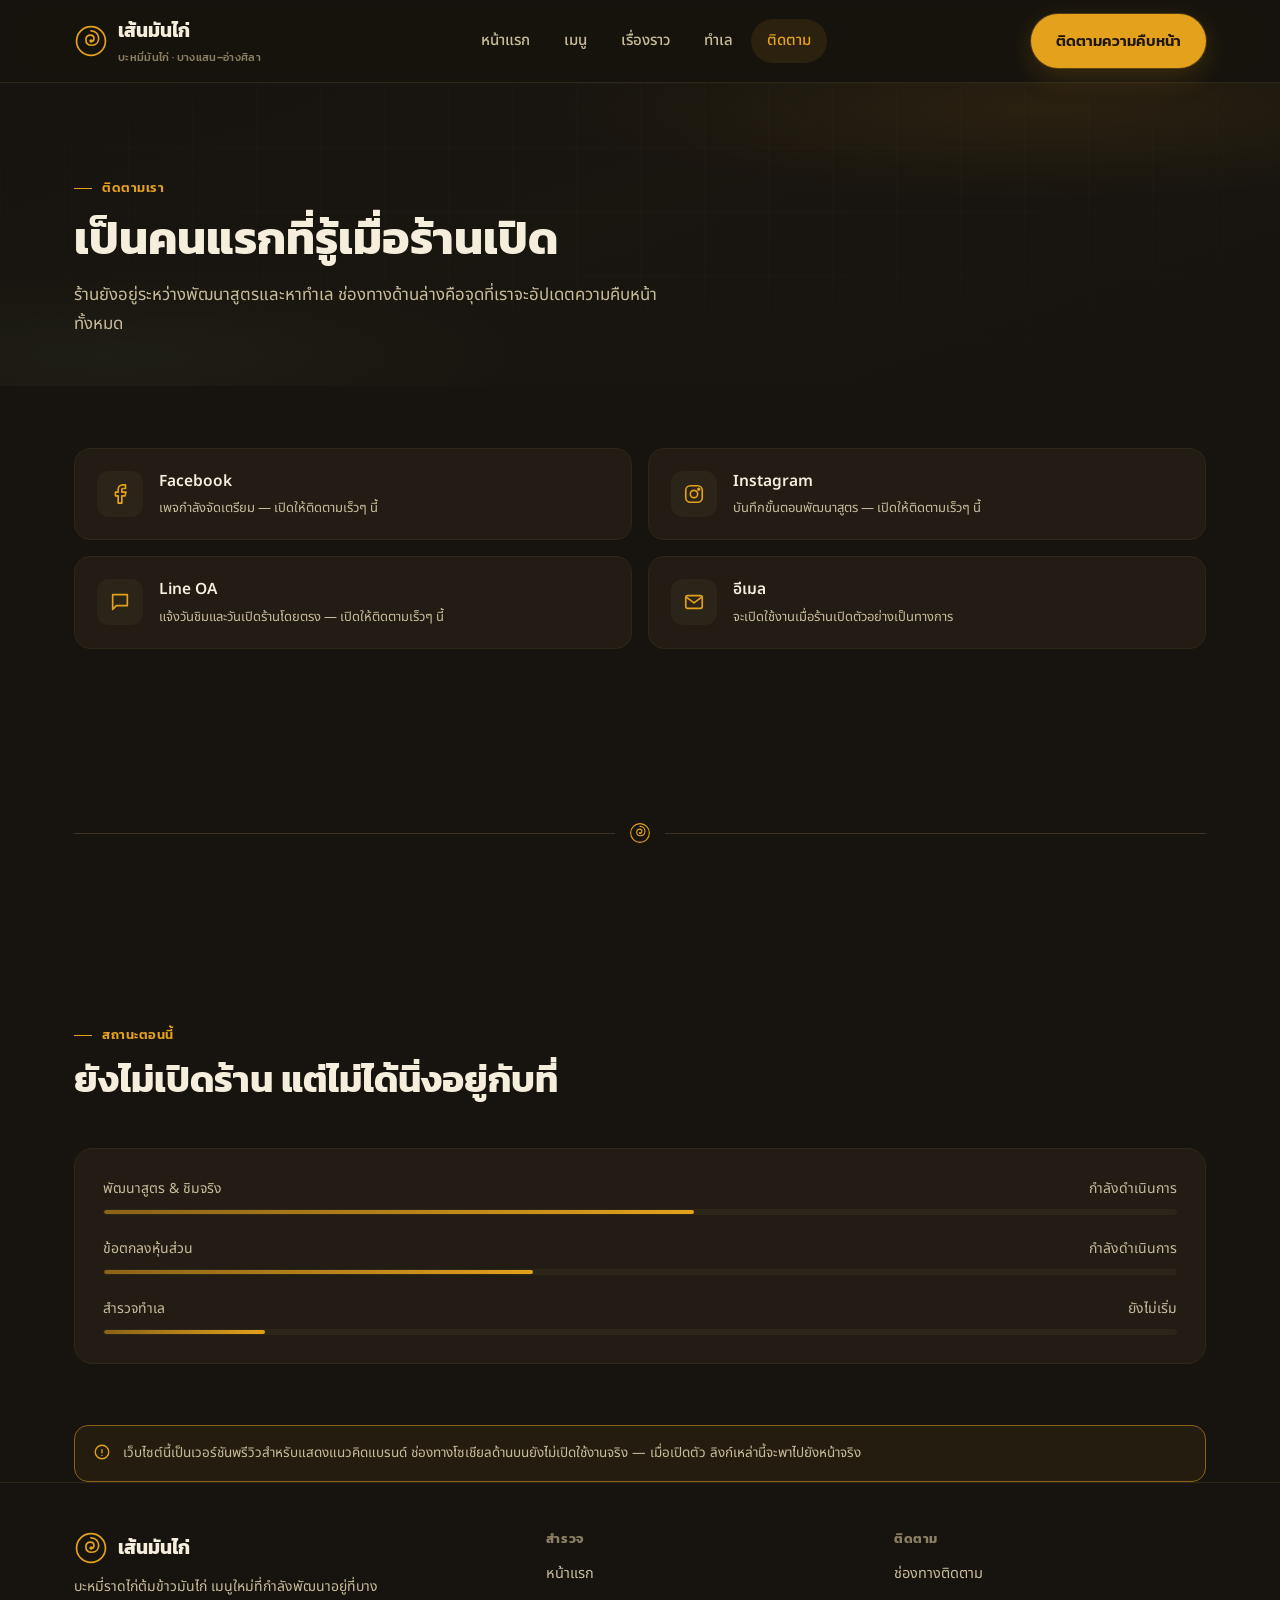
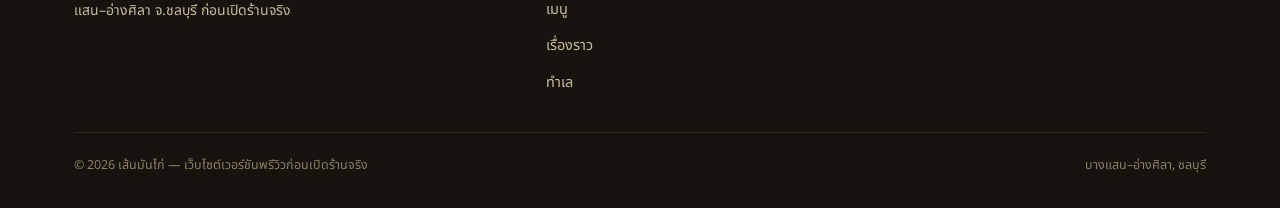
==== contact.html @ 4ed5f04a "เว็บไซต์แบรนด์เส้นมันไก่ — พรีวิวก่อนเปิดร้านจริง" ====
<!DOCTYPE html>
<html lang="th">
<head>
<meta charset="UTF-8">
<meta name="viewport" content="width=device-width, initial-scale=1.0">
<title>ติดตาม | เส้นมันไก่</title>
<meta name="description" content="ติดตามความคืบหน้าของร้านเส้นมันไก่ ก่อนเปิดตัวบะหมี่มันไก่ที่บางแสน–อ่างศิลา จ.ชลบุรี">
<meta property="og:type" content="website">
<meta property="og:title" content="ติดตาม | เส้นมันไก่">
<meta property="og:description" content="เป็นคนแรกที่รู้เมื่อร้านเปิด">
<meta property="og:locale" content="th_TH">
<link rel="icon" type="image/svg+xml" href="assets/favicon.svg">
<link rel="preconnect" href="https://fonts.googleapis.com">
<link rel="preconnect" href="https://fonts.gstatic.com" crossorigin>
<link rel="stylesheet" href="assets/styles.css">
</head>
<body>
<a href="#main" class="skip-link">ข้ามไปเนื้อหาหลัก</a>

<header class="site-header">
  <div class="container nav">
    <a href="index.html" class="brand">
      <svg class="logo-mark" viewBox="0 0 40 40" aria-hidden="true"><circle cx="20" cy="20" r="17" fill="none" stroke="currentColor" stroke-width="2"/><path d="M20 8c6 0 9 4.5 9 9s-3 8-8 8-7-3-7-6.5 2.5-5.5 5.5-5.5 4 2 4 4.2-1.7 3.3-3 3.3" fill="none" stroke="currentColor" stroke-width="2" stroke-linecap="round"/><circle cx="20" cy="20" r="2" fill="currentColor"/></svg>
      <span>เส้นมันไก่<span class="brand-sub">บะหมี่มันไก่ · บางแสน–อ่างศิลา</span></span>
    </a>
    <button class="nav-toggle" aria-label="เปิดเมนู" aria-expanded="false">
      <svg viewBox="0 0 24 24" fill="none" stroke="currentColor" stroke-width="1.8" stroke-linecap="round"><path d="M4 7h16M4 12h16M4 17h16"/></svg>
    </button>
    <ul class="nav-links">
      <li><a href="index.html">หน้าแรก</a></li>
      <li><a href="menu.html">เมนู</a></li>
      <li><a href="story.html">เรื่องราว</a></li>
      <li><a href="location.html">ทำเล</a></li>
      <li><a href="contact.html" aria-current="page">ติดตาม</a></li>
    </ul>
    <div class="nav-cta">
      <a href="contact.html" class="btn btn-primary">ติดตามความคืบหน้า</a>
    </div>
  </div>
</header>

<main id="main">

  <section class="page-header">
    <div class="hero-bg" aria-hidden="true" style="opacity:.6;"></div>
    <div class="container hero-inner">
      <span class="eyebrow reveal">ติดตามเรา</span>
      <h1 class="reveal" style="margin-top:10px;">เป็นคนแรกที่รู้เมื่อร้านเปิด</h1>
      <p class="lead reveal">ร้านยังอยู่ระหว่างพัฒนาสูตรและหาทำเล ช่องทางด้านล่างคือจุดที่เราจะอัปเดตความคืบหน้าทั้งหมด</p>
    </div>
  </section>

  <section class="section-tight">
    <div class="container">
      <div class="grid-2 reveal" style="gap:16px;">
        <div class="channel-card">
          <div class="channel-icon">
            <svg viewBox="0 0 24 24" fill="none" stroke="currentColor" stroke-width="1.8" stroke-linecap="round" stroke-linejoin="round"><path d="M18 2h-3a5 5 0 0 0-5 5v3H7v4h3v8h4v-8h3.5l1-4H14V7a1 1 0 0 1 1-1h3Z"/></svg>
          </div>
          <div>
            <div class="channel-name">Facebook</div>
            <div class="channel-sub">เพจกำลังจัดเตรียม — เปิดให้ติดตามเร็วๆ นี้</div>
          </div>
        </div>
        <div class="channel-card">
          <div class="channel-icon">
            <svg viewBox="0 0 24 24" fill="none" stroke="currentColor" stroke-width="1.8" stroke-linecap="round" stroke-linejoin="round"><rect x="3" y="3" width="18" height="18" rx="5"/><circle cx="12" cy="12" r="4"/><circle cx="17.2" cy="6.8" r="1"/></svg>
          </div>
          <div>
            <div class="channel-name">Instagram</div>
            <div class="channel-sub">บันทึกขั้นตอนพัฒนาสูตร — เปิดให้ติดตามเร็วๆ นี้</div>
          </div>
        </div>
        <div class="channel-card">
          <div class="channel-icon">
            <svg viewBox="0 0 24 24" fill="none" stroke="currentColor" stroke-width="1.8" stroke-linecap="round" stroke-linejoin="round"><path d="M4 4h16v12H8l-4 4Z"/></svg>
          </div>
          <div>
            <div class="channel-name">Line OA</div>
            <div class="channel-sub">แจ้งวันชิมและวันเปิดร้านโดยตรง — เปิดให้ติดตามเร็วๆ นี้</div>
          </div>
        </div>
        <div class="channel-card">
          <div class="channel-icon">
            <svg viewBox="0 0 24 24" fill="none" stroke="currentColor" stroke-width="1.8" stroke-linecap="round" stroke-linejoin="round"><rect x="3" y="5" width="18" height="14" rx="2"/><path d="m4 7 8 6 8-6"/></svg>
          </div>
          <div>
            <div class="channel-name">อีเมล</div>
            <div class="channel-sub">จะเปิดใช้งานเมื่อร้านเปิดตัวอย่างเป็นทางการ</div>
          </div>
        </div>
      </div>
    </div>
  </section>

  <div class="container"><div class="divider-motif" aria-hidden="true">
    <svg viewBox="0 0 40 40"><circle cx="20" cy="20" r="17" fill="none" stroke="currentColor" stroke-width="2"/><path d="M20 8c6 0 9 4.5 9 9s-3 8-8 8-7-3-7-6.5 2.5-5.5 5.5-5.5 4 2 4 4.2-1.7 3.3-3 3.3" fill="none" stroke="currentColor" stroke-width="2" stroke-linecap="round"/><circle cx="20" cy="20" r="2" fill="currentColor"/></svg>
  </div></div>

  <!-- STATUS -->
  <section class="section-tight">
    <div class="container">
      <div class="section-head reveal">
        <span class="eyebrow">สถานะตอนนี้</span>
        <h2>ยังไม่เปิดร้าน แต่ไม่ได้นิ่งอยู่กับที่</h2>
      </div>
      <div class="card reveal" style="display:flex; flex-direction:column; gap:22px;">
        <div>
          <div style="display:flex; justify-content:space-between; font-size:14px; color:var(--text-muted); margin-bottom:8px;">
            <span>พัฒนาสูตร &amp; ชิมจริง</span><span>กำลังดำเนินการ</span>
          </div>
          <div class="progress-bar"><span style="width:55%"></span></div>
        </div>
        <div>
          <div style="display:flex; justify-content:space-between; font-size:14px; color:var(--text-muted); margin-bottom:8px;">
            <span>ข้อตกลงหุ้นส่วน</span><span>กำลังดำเนินการ</span>
          </div>
          <div class="progress-bar"><span style="width:40%"></span></div>
        </div>
        <div>
          <div style="display:flex; justify-content:space-between; font-size:14px; color:var(--text-muted); margin-bottom:8px;">
            <span>สำรวจทำเล</span><span>ยังไม่เริ่ม</span>
          </div>
          <div class="progress-bar"><span style="width:15%"></span></div>
        </div>
      </div>
    </div>
  </section>

  <div class="container">
    <div class="notice reveal">
      <svg viewBox="0 0 24 24" fill="none" stroke="currentColor" stroke-width="1.8" stroke-linecap="round" stroke-linejoin="round"><path d="M12 9v4M12 16.5h.01"/><circle cx="12" cy="12" r="9"/></svg>
      <span>เว็บไซต์นี้เป็นเวอร์ชันพรีวิวสำหรับแสดงแนวคิดแบรนด์ ช่องทางโซเชียลด้านบนยังไม่เปิดใช้งานจริง — เมื่อเปิดตัว ลิงก์เหล่านี้จะพาไปยังหน้าจริง</span>
    </div>
  </div>

</main>

<footer class="site-footer">
  <div class="container">
    <div class="footer-grid">
      <div class="footer-brand">
        <a href="index.html" class="brand">
          <svg class="logo-mark" viewBox="0 0 40 40" aria-hidden="true"><circle cx="20" cy="20" r="17" fill="none" stroke="currentColor" stroke-width="2"/><path d="M20 8c6 0 9 4.5 9 9s-3 8-8 8-7-3-7-6.5 2.5-5.5 5.5-5.5 4 2 4 4.2-1.7 3.3-3 3.3" fill="none" stroke="currentColor" stroke-width="2" stroke-linecap="round"/><circle cx="20" cy="20" r="2" fill="currentColor"/></svg>
          <span>เส้นมันไก่</span>
        </a>
        <p class="footer-desc">บะหมี่ราดไก่ต้มข้าวมันไก่ เมนูใหม่ที่กำลังพัฒนาอยู่ที่บางแสน–อ่างศิลา จ.ชลบุรี ก่อนเปิดร้านจริง</p>
      </div>
      <div class="footer-col">
        <h4>สำรวจ</h4>
        <ul>
          <li><a href="index.html">หน้าแรก</a></li>
          <li><a href="menu.html">เมนู</a></li>
          <li><a href="story.html">เรื่องราว</a></li>
          <li><a href="location.html">ทำเล</a></li>
        </ul>
      </div>
      <div class="footer-col">
        <h4>ติดตาม</h4>
        <ul>
          <li><a href="contact.html">ช่องทางติดตาม</a></li>
        </ul>
      </div>
    </div>
    <div class="footer-bottom">
      <span>© 2026 เส้นมันไก่ — เว็บไซต์เวอร์ชันพรีวิวก่อนเปิดร้านจริง</span>
      <span>บางแสน–อ่างศิลา, ชลบุรี</span>
    </div>
  </div>
</footer>

<script src="assets/main.js"></script>
</body>
</html>
---- assets/styles.css ----
/* ============================================================
   เส้นมันไก่ (Sen Man Gai) — Brand Design System
   Motif: "หยดมัน" (the fat-drop swirl) — noodle spiral curling
   into a single drop, echoed in the logo, dividers, buttons,
   card markers, and footer.
   ============================================================ */

@import url('https://fonts.googleapis.com/css2?family=Kanit:wght@500;600;700;800&family=Noto+Sans+Thai:wght@400;500;600;700&display=swap');

:root{
  /* --- brand palette (fixed dark identity — deliberate, not system-driven) --- */
  --bg:            #17140F;
  --bg-raise:      #1D1810;
  --surface:       #221C14;
  --surface-2:     #2B2418;
  --border:        #3B3220;
  --border-soft:   #2E2718;

  --text:          #F6EEDD;
  --text-muted:    #C9BC9C;
  --text-faint:    #8C7F63;

  --gold:          #E3A11C;
  --gold-strong:   #F6BD46;
  --gold-dim:      #8A6218;
  --scallion:      #7CA968;
  --scallion-dim:  #4C6B3F;
  --chili:         #C1502E;
  --chili-strong:  #DE6B47;

  --shadow-sm: 0 1px 3px rgba(0,0,0,.35), 0 1px 2px rgba(0,0,0,.3);
  --shadow-md: 0 6px 20px rgba(0,0,0,.35);
  --shadow-lg: 0 18px 48px rgba(0,0,0,.45);
  --glow-gold: 0 0 0 1px rgba(227,161,28,.25), 0 8px 28px rgba(227,161,28,.18);

  --ease-out: cubic-bezier(0,0,.2,1);
  --ease-smooth: cubic-bezier(.4,0,.2,1);

  --container: 1180px;
  --section-pad: clamp(64px, 9vw, 112px);
  color-scheme: dark;
}

*,*::before,*::after{ box-sizing:border-box; }
html{ scroll-behavior:smooth; }
@media (prefers-reduced-motion: reduce){ html{ scroll-behavior:auto; } }

body{
  margin:0;
  background:var(--bg);
  color:var(--text);
  font-family:'Noto Sans Thai','Kanit',system-ui,sans-serif;
  font-size:16px;
  line-height:1.7;
  -webkit-font-smoothing:antialiased;
}

body:lang(th), .th{ line-height:1.7; word-break:normal; overflow-wrap:break-word; line-break:normal; }

img{ max-width:100%; display:block; }
a{ color:inherit; text-decoration:none; }

h1,h2,h3,h4,.display{
  font-family:'Kanit','Noto Sans Thai',system-ui,sans-serif;
  font-weight:700;
  line-height:1.3;
  margin:0;
  text-wrap:balance;
  letter-spacing:0;
}
h1{ line-height:1.25; }

p{ margin:0; }

.eyebrow{
  display:inline-flex; align-items:center; gap:10px;
  font-family:'Kanit',sans-serif;
  font-weight:600;
  font-size:13px;
  letter-spacing:.04em;
  color:var(--gold);
  text-transform:none;
}
.eyebrow::before{
  content:'';
  width:18px; height:1px;
  background:var(--gold);
  display:inline-block;
}

.container{ max-width:var(--container); margin-inline:auto; padding-inline:24px; }
.section{ padding:var(--section-pad) 0; position:relative; }
.section-tight{ padding:calc(var(--section-pad)*.55) 0; }

/* ---------- skip link ---------- */
.skip-link{
  position:absolute; left:16px; top:-60px;
  background:var(--gold); color:#1a1408; font-weight:700;
  padding:10px 16px; border-radius:8px; z-index:200;
  transition:top .2s var(--ease-out);
}
.skip-link:focus{ top:16px; }

/* ---------- focus ---------- */
:focus-visible{ outline:2px solid var(--gold); outline-offset:3px; border-radius:4px; }

/* ============ signature motif — the fat-drop swirl ============ */
.motif{ color:var(--gold); }
.motif-watermark{
  position:absolute; inset:0; overflow:hidden; pointer-events:none;
}
.motif-watermark svg{
  position:absolute;
  opacity:.06;
}

/* ============ header / nav ============ */
.site-header{
  position:sticky; top:0; z-index:100;
  background:rgba(23,20,15,.86);
  backdrop-filter:blur(14px) saturate(140%);
  border-bottom:1px solid var(--border-soft);
}
.nav{
  display:flex; align-items:center; justify-content:space-between;
  padding-block:14px;
}
.brand{
  display:flex; align-items:center; gap:10px;
  font-family:'Kanit',sans-serif; font-weight:700; font-size:19px;
  color:var(--text);
}
.brand .logo-mark{ width:34px; height:34px; color:var(--gold); flex:none; }
.brand .brand-sub{ display:block; font-size:11px; font-weight:500; color:var(--text-faint); letter-spacing:.03em; }

.nav-links{
  display:flex; align-items:center; gap:2px;
  list-style:none; margin:0; padding:0;
}
.nav-links a{
  display:inline-block;
  padding:9px 16px;
  font-size:15px; font-weight:500;
  color:var(--text-muted);
  border-radius:999px;
  transition:color .2s var(--ease-out), background .2s var(--ease-out);
}
.nav-links a:hover{ color:var(--text); background:var(--surface-2); }
.nav-links a[aria-current="page"]{ color:var(--gold); background:rgba(227,161,28,.1); }

.nav-cta{ display:flex; align-items:center; gap:12px; }

.nav-toggle{
  display:none;
  width:44px; height:44px;
  align-items:center; justify-content:center;
  background:none; border:1px solid var(--border); border-radius:10px;
  color:var(--text);
  cursor:pointer;
}
.nav-toggle svg{ width:20px; height:20px; }

@media (max-width: 860px){
  .nav-links{
    position:fixed; top:64px; left:0; right:0;
    height:calc(100dvh - 64px);
    flex-direction:column; align-items:stretch; gap:0;
    background:var(--bg-raise);
    padding:12px;
    transform:translateY(-8px);
    opacity:0; visibility:hidden;
    transition:opacity .25s var(--ease-out), transform .25s var(--ease-out), visibility .25s;
    overflow-y:auto;
  }
  .nav-links.is-open{ opacity:1; visibility:visible; transform:translateY(0); }
  .nav-links a{ padding:16px 14px; font-size:17px; border-radius:12px; border-bottom:1px solid var(--border-soft); }
  .nav-toggle{ display:inline-flex; }
  .nav-cta .btn{ display:none; }
}

/* ============ buttons ============ */
.btn{
  position:relative;
  display:inline-flex; align-items:center; gap:8px;
  padding:13px 24px;
  font-family:'Kanit',sans-serif; font-weight:600; font-size:15px;
  border-radius:999px;
  border:1px solid transparent;
  cursor:pointer;
  transition:transform .15s var(--ease-out), box-shadow .2s var(--ease-out), background .2s var(--ease-out), border-color .2s var(--ease-out);
}
.btn:hover{ transform:translateY(-2px); }
.btn:active{ transform:translateY(0); }

.btn-primary{ background:var(--gold); color:#1E1608; box-shadow:var(--glow-gold); }
.btn-primary:hover{ background:var(--gold-strong); box-shadow:0 0 0 1px rgba(246,189,70,.35), 0 12px 32px rgba(227,161,28,.28); }

.btn-ghost{ background:transparent; border-color:var(--border); color:var(--text); }
.btn-ghost:hover{ border-color:var(--gold); color:var(--gold); }

.btn-icon{ width:16px; height:16px; transition:transform .2s var(--ease-out); }
.btn:hover .btn-icon{ transform:translateX(3px); }

/* ============ cards ============ */
.card{
  background:var(--surface);
  border:1px solid var(--border-soft);
  border-radius:18px;
  padding:28px;
  transition:transform .25s var(--ease-out), border-color .25s var(--ease-out), box-shadow .25s var(--ease-out);
}
.card:hover{ transform:translateY(-4px); border-color:var(--gold-dim); box-shadow:var(--shadow-md); }

.card-marker{
  width:30px; height:30px; color:var(--gold); margin-bottom:14px; flex:none;
}

.tag{
  display:inline-flex; align-items:center; gap:6px;
  font-size:12.5px; font-weight:600; letter-spacing:.02em;
  padding:5px 12px; border-radius:999px;
  background:var(--surface-2); color:var(--text-muted);
  border:1px solid var(--border);
}
.tag-gold{ color:var(--gold); border-color:var(--gold-dim); background:rgba(227,161,28,.08); }
.tag-green{ color:var(--scallion); border-color:var(--scallion-dim); background:rgba(124,169,104,.08); }
.tag-chili{ color:var(--chili-strong); border-color:var(--chili); background:rgba(193,80,46,.1); }

/* ============ hero ============ */
.hero{
  position:relative;
  overflow:hidden;
  padding-top:clamp(64px,10vw,120px);
  padding-bottom:clamp(56px,8vw,96px);
}
.hero-bg{
  position:absolute; inset:0;
  background:
    radial-gradient(ellipse 70% 55% at 82% 8%, rgba(227,161,28,.14) 0%, transparent 55%),
    radial-gradient(ellipse 60% 50% at 8% 90%, rgba(124,169,104,.10) 0%, transparent 55%),
    linear-gradient(160deg, #17140F 0%, #1B1610 45%, #17140F 100%);
}
.hero-bg::after{
  content:'';
  position:absolute; inset:0;
  background-image:
    linear-gradient(rgba(255,255,255,.025) 1px, transparent 1px),
    linear-gradient(90deg, rgba(255,255,255,.025) 1px, transparent 1px);
  background-size:64px 64px;
  mask-image:radial-gradient(ellipse 85% 75% at 50% 30%, black 35%, transparent 100%);
}
.hero-inner{ position:relative; z-index:1; }

.hero-grid{
  display:grid; grid-template-columns:1.15fr .85fr; gap:56px; align-items:center;
}
@media (max-width:920px){ .hero-grid{ grid-template-columns:1fr; gap:40px; } }

.hero h1{ font-size:clamp(2.1rem,4.6vw,3.6rem); }
.hero .lead{ font-size:clamp(1.05rem,1.6vw,1.2rem); color:var(--text-muted); max-width:56ch; margin-top:18px; }
.hero-actions{ display:flex; flex-wrap:wrap; gap:14px; margin-top:32px; }

.bowl-visual{
  position:relative; aspect-ratio:1/1; max-width:420px; margin-inline:auto;
  display:flex; align-items:center; justify-content:center;
}
.bowl-visual svg{ width:100%; height:100%; }

/* ============ page header (non-home) ============ */
.page-header{ position:relative; overflow:hidden; padding-block:clamp(52px,8vw,88px) clamp(32px,5vw,48px); }
.page-header h1{ font-size:clamp(1.9rem,4vw,2.9rem); }
.page-header .lead{ color:var(--text-muted); max-width:60ch; margin-top:14px; font-size:1.05rem; }

/* ============ grids ============ */
.grid-2{ display:grid; grid-template-columns:1fr 1fr; gap:24px; }
.grid-3{ display:grid; grid-template-columns:repeat(3,1fr); gap:24px; }
@media (max-width:860px){ .grid-2,.grid-3{ grid-template-columns:1fr; } }

/* ============ dish / menu cards ============ */
.dish-card{
  background:var(--surface);
  border:1px solid var(--border-soft);
  border-radius:20px;
  overflow:hidden;
  transition:transform .25s var(--ease-out), border-color .25s var(--ease-out);
}
.dish-card:hover{ transform:translateY(-4px); border-color:var(--gold-dim); }
.dish-media{
  aspect-ratio:4/3; position:relative;
  display:flex; align-items:center; justify-content:center;
  background:linear-gradient(155deg,#241D13,#2E2517);
  overflow:hidden;
}
.dish-media svg{ width:56%; height:56%; color:var(--gold); opacity:.9; }
.dish-media::after{
  content:''; position:absolute; inset:0;
  background:radial-gradient(ellipse 70% 60% at 30% 20%, rgba(227,161,28,.16), transparent 60%);
}
.dish-body{ padding:22px 24px 26px; }
.dish-top{ display:flex; align-items:baseline; justify-content:space-between; gap:12px; }
.dish-name{ font-family:'Kanit',sans-serif; font-weight:700; font-size:19px; }
.dish-price{ font-family:'Kanit',sans-serif; font-weight:700; color:var(--gold); font-size:18px; white-space:nowrap; }
.dish-desc{ color:var(--text-muted); font-size:14.5px; margin-top:8px; }
.dish-flagship{ border-color:var(--gold-dim); box-shadow:var(--glow-gold); }

/* ============ stats / numbers row ============ */
.stat-row{ display:flex; flex-wrap:wrap; gap:14px; }
.stat-chip{
  background:var(--surface); border:1px solid var(--border-soft); border-radius:14px;
  padding:16px 20px; min-width:150px; flex:1;
}
.stat-chip .num{ font-family:'Kanit',sans-serif; font-weight:700; font-size:26px; color:var(--gold); }
.stat-chip .label{ font-size:13px; color:var(--text-muted); margin-top:4px; }

/* ============ timeline (story) ============ */
.timeline{ position:relative; margin-top:8px; }
.tl-item{ display:grid; grid-template-columns:44px 1fr; gap:18px; position:relative; padding-bottom:34px; }
.tl-item:last-child{ padding-bottom:0; }
.tl-item::before{
  content:''; position:absolute; left:21px; top:44px; bottom:-6px; width:1px;
  background:var(--border);
}
.tl-item:last-child::before{ display:none; }
.tl-dot{
  width:44px; height:44px; border-radius:50%;
  background:var(--surface-2); border:1px solid var(--gold-dim);
  color:var(--gold);
  display:flex; align-items:center; justify-content:center;
}
.tl-dot svg{ width:18px; height:18px; }
.tl-body h3{ font-size:17px; margin-bottom:6px; }
.tl-body p{ color:var(--text-muted); font-size:14.5px; }

/* ============ founder cards ============ */
.founder-card{
  display:flex; gap:18px; align-items:flex-start;
  background:var(--surface); border:1px solid var(--border-soft); border-radius:18px; padding:26px;
}
.founder-avatar{
  width:64px; height:64px; border-radius:50%; flex:none;
  background:var(--surface-2); border:1px solid var(--border);
  display:flex; align-items:center; justify-content:center; color:var(--gold);
  font-family:'Kanit',sans-serif; font-weight:700; font-size:22px;
}
.founder-name{ font-family:'Kanit',sans-serif; font-weight:700; font-size:18px; }
.founder-role{ color:var(--gold); font-size:13px; font-weight:600; margin-top:2px; }
.founder-bio{ color:var(--text-muted); font-size:14.5px; margin-top:10px; }

/* ============ quote / callout ============ */
.callout{
  border-left:3px solid var(--gold);
  background:var(--surface); border-radius:0 16px 16px 0;
  padding:22px 26px;
}
.callout p{ color:var(--text); font-size:1.05rem; }
.callout cite{ display:block; margin-top:10px; font-size:13px; color:var(--text-faint); font-style:normal; }

.notice{
  display:flex; gap:12px; align-items:flex-start;
  background:rgba(227,161,28,.06); border:1px solid var(--gold-dim);
  border-radius:14px; padding:16px 18px; font-size:13.5px; color:var(--text-muted);
}
.notice svg{ width:18px; height:18px; color:var(--gold); flex:none; margin-top:1px; }

/* ============ location cards ============ */
.map-card{
  position:relative; border-radius:20px; overflow:hidden;
  border:1px solid var(--border-soft);
  background:
    radial-gradient(circle at 30% 30%, rgba(227,161,28,.10), transparent 50%),
    radial-gradient(circle at 75% 70%, rgba(124,169,104,.10), transparent 50%),
    var(--surface);
  aspect-ratio:16/10;
  display:flex; align-items:center; justify-content:center;
}
.map-card .pin{ width:40px; height:40px; color:var(--chili-strong); }
.map-card .pin-label{
  position:absolute; bottom:18px; left:18px; right:18px;
  background:rgba(23,20,15,.75); backdrop-filter:blur(6px);
  border:1px solid var(--border); border-radius:12px; padding:10px 14px; font-size:13.5px;
}

/* ============ contact / follow ============ */
.channel-card{
  display:flex; align-items:center; gap:16px;
  background:var(--surface); border:1px solid var(--border-soft); border-radius:16px; padding:20px 22px;
  transition:border-color .2s var(--ease-out), transform .2s var(--ease-out);
}
.channel-card:hover{ border-color:var(--gold-dim); transform:translateY(-2px); }
.channel-icon{
  width:46px; height:46px; border-radius:12px; flex:none;
  background:var(--surface-2); color:var(--gold);
  display:flex; align-items:center; justify-content:center;
}
.channel-icon svg{ width:22px; height:22px; }
.channel-name{ font-weight:600; font-size:15.5px; }
.channel-sub{ font-size:13px; color:var(--text-muted); margin-top:2px; }

/* ============ CTA band ============ */
.cta-band{
  position:relative; overflow:hidden;
  border-radius:28px;
  background:linear-gradient(135deg,#241C10,#2C2313);
  border:1px solid var(--border-soft);
  padding:clamp(36px,6vw,64px);
  text-align:center;
}
.cta-band h2{ font-size:clamp(1.6rem,3.4vw,2.4rem); }
.cta-band p{ color:var(--text-muted); margin-top:12px; max-width:56ch; margin-inline:auto; }
.cta-band .hero-actions{ justify-content:center; margin-top:28px; }

/* ============ footer ============ */
.site-footer{ border-top:1px solid var(--border-soft); padding-block:48px 32px; }
.footer-grid{ display:grid; grid-template-columns:1.4fr 1fr 1fr; gap:36px; }
@media (max-width:760px){ .footer-grid{ grid-template-columns:1fr; gap:28px; } }
.footer-brand .brand{ margin-bottom:10px; }
.footer-desc{ color:var(--text-muted); font-size:14px; max-width:38ch; }
.footer-col h4{ font-size:13px; letter-spacing:.04em; color:var(--text-faint); margin-bottom:12px; font-family:'Kanit',sans-serif; }
.footer-col ul{ list-style:none; margin:0; padding:0; display:flex; flex-direction:column; gap:9px; }
.footer-col a{ color:var(--text-muted); font-size:14.5px; transition:color .2s; }
.footer-col a:hover{ color:var(--gold); }
.footer-bottom{
  margin-top:36px; padding-top:22px; border-top:1px solid var(--border-soft);
  display:flex; flex-wrap:wrap; gap:12px; justify-content:space-between;
  font-size:12.5px; color:var(--text-faint);
}

/* ============ reveal on scroll ============ */
.reveal{ opacity:0; transform:translateY(22px); transition:opacity .6s var(--ease-smooth), transform .6s var(--ease-smooth); }
.reveal.is-visible{ opacity:1; transform:translateY(0); }
@media (prefers-reduced-motion: reduce){
  .reveal{ opacity:1; transform:none; transition:none; }
}

/* ============ misc ============ */
.section-head{ max-width:64ch; margin-bottom:clamp(28px,4vw,44px); }
.section-head h2{ font-size:clamp(1.6rem,3.2vw,2.3rem); margin-top:10px; }
.section-head .lead{ color:var(--text-muted); margin-top:12px; font-size:1.02rem; }

.divider-motif{ display:flex; align-items:center; gap:14px; margin-block:var(--section-pad); }
.divider-motif::before,.divider-motif::after{ content:''; flex:1; height:1px; background:var(--border); }
.divider-motif svg{ width:22px; height:22px; color:var(--gold); flex:none; }

.badge-status{
  display:inline-flex; align-items:center; gap:8px;
  font-size:13px; font-weight:600; color:var(--scallion);
  background:rgba(124,169,104,.08); border:1px solid var(--scallion-dim);
  padding:7px 14px; border-radius:999px;
}
.badge-status .dot{ width:7px; height:7px; border-radius:50%; background:var(--scallion); }

.progress-bar{ height:6px; border-radius:999px; background:var(--surface-2); overflow:hidden; border:1px solid var(--border-soft); }
.progress-bar span{ display:block; height:100%; background:linear-gradient(90deg,var(--gold-dim),var(--gold)); border-radius:999px; }
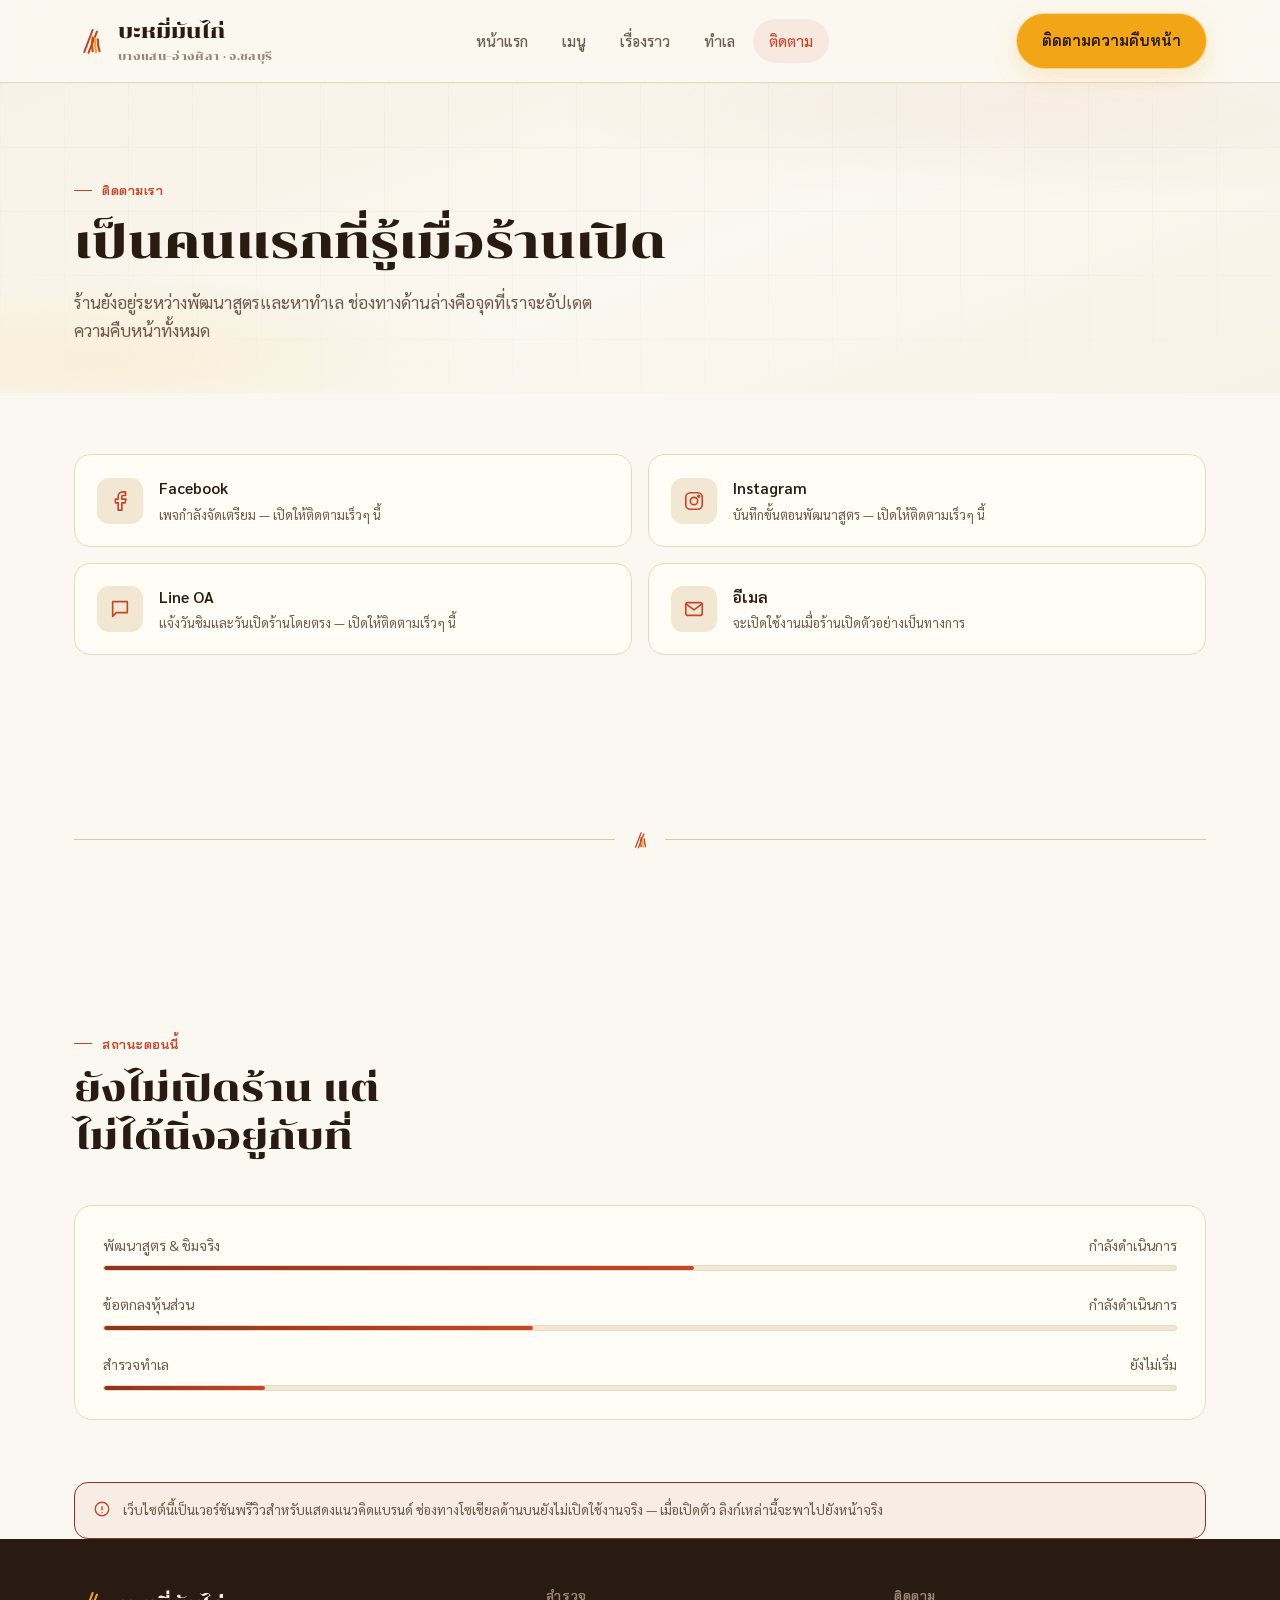
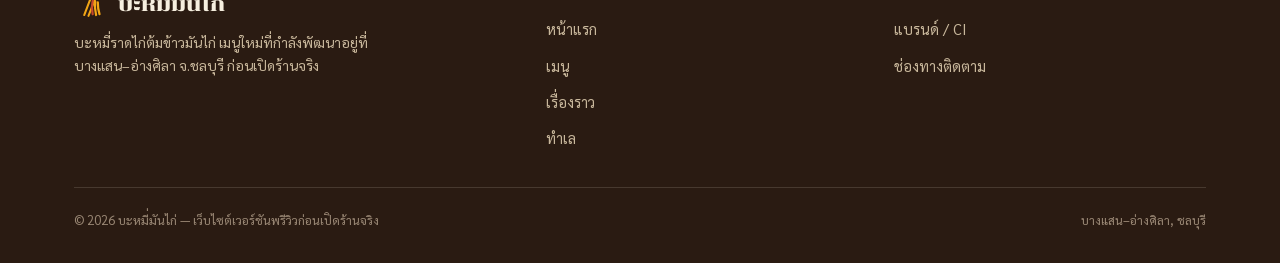
==== commit 5da17132: "Rebrand: บะหมี่มันไก่ CI v1 — สีครีม/หมึก/ไข่แดง/ชาด, ฟอนต์ Chonburi+Bai Jamjuree+Sarabun, โลโก้ไม้จ" ====
--- a/contact.html
+++ b/contact.html
@@ -3,10 +3,10 @@
 <head>
 <meta charset="UTF-8">
 <meta name="viewport" content="width=device-width, initial-scale=1.0">
-<title>ติดตาม | เส้นมันไก่</title>
-<meta name="description" content="ติดตามความคืบหน้าของร้านเส้นมันไก่ ก่อนเปิดตัวบะหมี่มันไก่ที่บางแสน–อ่างศิลา จ.ชลบุรี">
+<title>ติดตาม | บะหมี่มันไก่</title>
+<meta name="description" content="ติดตามความคืบหน้าของร้านบะหมี่มันไก่ ก่อนเปิดตัวบะหมี่มันไก่ที่บางแสน–อ่างศิลา จ.ชลบุรี">
 <meta property="og:type" content="website">
-<meta property="og:title" content="ติดตาม | เส้นมันไก่">
+<meta property="og:title" content="ติดตาม | บะหมี่มันไก่">
 <meta property="og:description" content="เป็นคนแรกที่รู้เมื่อร้านเปิด">
 <meta property="og:locale" content="th_TH">
 <link rel="icon" type="image/svg+xml" href="assets/favicon.svg">
@@ -20,8 +20,8 @@
 <header class="site-header">
   <div class="container nav">
     <a href="index.html" class="brand">
-      <svg class="logo-mark" viewBox="0 0 40 40" aria-hidden="true"><circle cx="20" cy="20" r="17" fill="none" stroke="currentColor" stroke-width="2"/><path d="M20 8c6 0 9 4.5 9 9s-3 8-8 8-7-3-7-6.5 2.5-5.5 5.5-5.5 4 2 4 4.2-1.7 3.3-3 3.3" fill="none" stroke="currentColor" stroke-width="2" stroke-linecap="round"/><circle cx="20" cy="20" r="2" fill="currentColor"/></svg>
-      <span>เส้นมันไก่<span class="brand-sub">บะหมี่มันไก่ · บางแสน–อ่างศิลา</span></span>
+      <svg class="logo-mark" viewBox="0 0 40 40" aria-hidden="true"><line x1="12" y1="33" x2="22" y2="7" stroke="currentColor" stroke-width="2.4" stroke-linecap="round"/><line x1="17" y1="34" x2="27" y2="9" stroke="currentColor" stroke-width="2.4" stroke-linecap="round"/><path d="M22 16 C20 24 21 28 22 32" stroke="#C4472B" stroke-width="2.6" fill="none" stroke-linecap="round"/><path d="M25 17 C24 24 25 29 26 33" stroke="#F2A616" stroke-width="2.6" fill="none" stroke-linecap="round"/><path d="M28 18 C28 25 29 29 30 32" stroke="currentColor" stroke-width="2.6" fill="none" stroke-linecap="round"/></svg>
+      <span>บะหมี่มันไก่<span class="brand-sub">บางแสน–อ่างศิลา · จ.ชลบุรี</span></span>
     </a>
     <button class="nav-toggle" aria-label="เปิดเมนู" aria-expanded="false">
       <svg viewBox="0 0 24 24" fill="none" stroke="currentColor" stroke-width="1.8" stroke-linecap="round"><path d="M4 7h16M4 12h16M4 17h16"/></svg>
@@ -94,7 +94,7 @@
   </section>
 
   <div class="container"><div class="divider-motif" aria-hidden="true">
-    <svg viewBox="0 0 40 40"><circle cx="20" cy="20" r="17" fill="none" stroke="currentColor" stroke-width="2"/><path d="M20 8c6 0 9 4.5 9 9s-3 8-8 8-7-3-7-6.5 2.5-5.5 5.5-5.5 4 2 4 4.2-1.7 3.3-3 3.3" fill="none" stroke="currentColor" stroke-width="2" stroke-linecap="round"/><circle cx="20" cy="20" r="2" fill="currentColor"/></svg>
+    <svg viewBox="0 0 40 40"><line x1="12" y1="33" x2="22" y2="7" stroke="currentColor" stroke-width="2.4" stroke-linecap="round"/><line x1="17" y1="34" x2="27" y2="9" stroke="currentColor" stroke-width="2.4" stroke-linecap="round"/><path d="M22 16 C20 24 21 28 22 32" stroke="#C4472B" stroke-width="2.6" fill="none" stroke-linecap="round"/><path d="M25 17 C24 24 25 29 26 33" stroke="#F2A616" stroke-width="2.6" fill="none" stroke-linecap="round"/><path d="M28 18 C28 25 29 29 30 32" stroke="currentColor" stroke-width="2.6" fill="none" stroke-linecap="round"/></svg>
   </div></div>
 
   <!-- STATUS -->
@@ -141,8 +141,8 @@
     <div class="footer-grid">
       <div class="footer-brand">
         <a href="index.html" class="brand">
-          <svg class="logo-mark" viewBox="0 0 40 40" aria-hidden="true"><circle cx="20" cy="20" r="17" fill="none" stroke="currentColor" stroke-width="2"/><path d="M20 8c6 0 9 4.5 9 9s-3 8-8 8-7-3-7-6.5 2.5-5.5 5.5-5.5 4 2 4 4.2-1.7 3.3-3 3.3" fill="none" stroke="currentColor" stroke-width="2" stroke-linecap="round"/><circle cx="20" cy="20" r="2" fill="currentColor"/></svg>
-          <span>เส้นมันไก่</span>
+          <svg class="logo-mark" viewBox="0 0 40 40" aria-hidden="true"><line x1="12" y1="33" x2="22" y2="7" stroke="currentColor" stroke-width="2.4" stroke-linecap="round"/><line x1="17" y1="34" x2="27" y2="9" stroke="currentColor" stroke-width="2.4" stroke-linecap="round"/><path d="M22 16 C20 24 21 28 22 32" stroke="#C4472B" stroke-width="2.6" fill="none" stroke-linecap="round"/><path d="M25 17 C24 24 25 29 26 33" stroke="#F2A616" stroke-width="2.6" fill="none" stroke-linecap="round"/><path d="M28 18 C28 25 29 29 30 32" stroke="currentColor" stroke-width="2.6" fill="none" stroke-linecap="round"/></svg>
+          <span>บะหมี่มันไก่</span>
         </a>
         <p class="footer-desc">บะหมี่ราดไก่ต้มข้าวมันไก่ เมนูใหม่ที่กำลังพัฒนาอยู่ที่บางแสน–อ่างศิลา จ.ชลบุรี ก่อนเปิดร้านจริง</p>
       </div>
@@ -158,12 +158,13 @@
       <div class="footer-col">
         <h4>ติดตาม</h4>
         <ul>
+          <li><a href="ci.html">แบรนด์ / CI</a></li>
           <li><a href="contact.html">ช่องทางติดตาม</a></li>
         </ul>
       </div>
     </div>
     <div class="footer-bottom">
-      <span>© 2026 เส้นมันไก่ — เว็บไซต์เวอร์ชันพรีวิวก่อนเปิดร้านจริง</span>
+      <span>© 2026 บะหมี่มันไก่ — เว็บไซต์เวอร์ชันพรีวิวก่อนเปิดร้านจริง</span>
       <span>บางแสน–อ่างศิลา, ชลบุรี</span>
     </div>
   </div>
--- a/assets/styles.css
+++ b/assets/styles.css
@@ -5,40 +5,45 @@
    card markers, and footer.
    ============================================================ */
 
-@import url('https://fonts.googleapis.com/css2?family=Kanit:wght@500;600;700;800&family=Noto+Sans+Thai:wght@400;500;600;700&display=swap');
+@import url('https://fonts.googleapis.com/css2?family=Chonburi&family=Bai+Jamjuree:wght@400;500;600;700&family=Sarabun:wght@400;500;600&display=swap');
 
 :root{
-  /* --- brand palette (fixed dark identity — deliberate, not system-driven) --- */
-  --bg:            #17140F;
-  --bg-raise:      #1D1810;
-  --surface:       #221C14;
-  --surface-2:     #2B2418;
-  --border:        #3B3220;
-  --border-soft:   #2E2718;
-
-  --text:          #F6EEDD;
-  --text-muted:    #C9BC9C;
-  --text-faint:    #8C7F63;
-
-  --gold:          #E3A11C;
-  --gold-strong:   #F6BD46;
-  --gold-dim:      #8A6218;
-  --scallion:      #7CA968;
-  --scallion-dim:  #4C6B3F;
-  --chili:         #C1502E;
-  --chili-strong:  #DE6B47;
-
-  --shadow-sm: 0 1px 3px rgba(0,0,0,.35), 0 1px 2px rgba(0,0,0,.3);
-  --shadow-md: 0 6px 20px rgba(0,0,0,.35);
-  --shadow-lg: 0 18px 48px rgba(0,0,0,.45);
-  --glow-gold: 0 0 0 1px rgba(227,161,28,.25), 0 8px 28px rgba(227,161,28,.18);
+  /* --- CI บะหมี่มันไก่: กระดาษครีม / หมึกเข้มไหม้ / ไข่แดง / ชาดไก่ชน --- */
+  --bg:            #FBF8F1;
+  --bg-raise:      #F6EFDF;
+  --surface:       #FFFDF6;
+  --surface-2:     #F1E7D2;
+  --border:        #D9C9A6;
+  --border-soft:   #E6DAC0;
+
+  --text:          #2A1B12;
+  --text-muted:    #6D5A4B;
+  --text-faint:    #9A8875;
+
+  --ink:           #2A1B12;
+  --cream:         #F6EFDF;
+  --yolk:          #F2A616;
+  --yolk-strong:   #E19A0C;
+
+  --gold:          #C4472B;   /* ชาดไก่ชน = สีเน้นหลัก */
+  --gold-strong:   #A83820;
+  --gold-dim:      #8E3421;
+  --scallion:      #C4472B;
+  --scallion-dim:  #C4472B;
+  --chili:         #C4472B;
+  --chili-strong:  #A83820;
+
+  --shadow-sm: 0 1px 3px rgba(42,27,18,.12), 0 1px 2px rgba(42,27,18,.08);
+  --shadow-md: 0 6px 20px rgba(42,27,18,.12);
+  --shadow-lg: 0 18px 48px rgba(42,27,18,.16);
+  --glow-gold: 0 0 0 1px rgba(242,166,22,.35), 0 8px 24px rgba(242,166,22,.22);
 
   --ease-out: cubic-bezier(0,0,.2,1);
   --ease-smooth: cubic-bezier(.4,0,.2,1);
 
   --container: 1180px;
   --section-pad: clamp(64px, 9vw, 112px);
-  color-scheme: dark;
+  color-scheme: light;
 }
 
 *,*::before,*::after{ box-sizing:border-box; }
@@ -49,7 +54,7 @@
   margin:0;
   background:var(--bg);
   color:var(--text);
-  font-family:'Noto Sans Thai','Kanit',system-ui,sans-serif;
+  font-family:'Sarabun','Bai Jamjuree',system-ui,sans-serif;
   font-size:16px;
   line-height:1.7;
   -webkit-font-smoothing:antialiased;
@@ -61,20 +66,21 @@
 a{ color:inherit; text-decoration:none; }
 
 h1,h2,h3,h4,.display{
-  font-family:'Kanit','Noto Sans Thai',system-ui,sans-serif;
+  font-family:'Chonburi',serif;
   font-weight:700;
   line-height:1.3;
   margin:0;
   text-wrap:balance;
   letter-spacing:0;
 }
-h1{ line-height:1.25; }
+h1{ line-height:1.35; }
+h1,h2,h3,h4{ font-weight:400; } /* Chonburi มีน้ำหนักเดียว */
 
 p{ margin:0; }
 
 .eyebrow{
   display:inline-flex; align-items:center; gap:10px;
-  font-family:'Kanit',sans-serif;
+  font-family:'Bai Jamjuree',sans-serif;
   font-weight:600;
   font-size:13px;
   letter-spacing:.04em;
@@ -95,7 +101,7 @@
 /* ---------- skip link ---------- */
 .skip-link{
   position:absolute; left:16px; top:-60px;
-  background:var(--gold); color:#1a1408; font-weight:700;
+  background:var(--gold); color:#F6EFDF; font-weight:700;
   padding:10px 16px; border-radius:8px; z-index:200;
   transition:top .2s var(--ease-out);
 }
@@ -117,7 +123,7 @@
 /* ============ header / nav ============ */
 .site-header{
   position:sticky; top:0; z-index:100;
-  background:rgba(23,20,15,.86);
+  background:rgba(251,248,241,.88);
   backdrop-filter:blur(14px) saturate(140%);
   border-bottom:1px solid var(--border-soft);
 }
@@ -127,7 +133,7 @@
 }
 .brand{
   display:flex; align-items:center; gap:10px;
-  font-family:'Kanit',sans-serif; font-weight:700; font-size:19px;
+  font-family:'Chonburi',serif; font-weight:400; font-size:20px;
   color:var(--text);
 }
 .brand .logo-mark{ width:34px; height:34px; color:var(--gold); flex:none; }
@@ -146,7 +152,7 @@
   transition:color .2s var(--ease-out), background .2s var(--ease-out);
 }
 .nav-links a:hover{ color:var(--text); background:var(--surface-2); }
-.nav-links a[aria-current="page"]{ color:var(--gold); background:rgba(227,161,28,.1); }
+.nav-links a[aria-current="page"]{ color:var(--gold); background:rgba(196,71,43,.08); }
 
 .nav-cta{ display:flex; align-items:center; gap:12px; }
 
@@ -183,7 +189,7 @@
   position:relative;
   display:inline-flex; align-items:center; gap:8px;
   padding:13px 24px;
-  font-family:'Kanit',sans-serif; font-weight:600; font-size:15px;
+  font-family:'Bai Jamjuree',sans-serif; font-weight:600; font-size:15px;
   border-radius:999px;
   border:1px solid transparent;
   cursor:pointer;
@@ -192,8 +198,8 @@
 .btn:hover{ transform:translateY(-2px); }
 .btn:active{ transform:translateY(0); }
 
-.btn-primary{ background:var(--gold); color:#1E1608; box-shadow:var(--glow-gold); }
-.btn-primary:hover{ background:var(--gold-strong); box-shadow:0 0 0 1px rgba(246,189,70,.35), 0 12px 32px rgba(227,161,28,.28); }
+.btn-primary{ background:var(--yolk); color:var(--ink); box-shadow:var(--glow-gold); }
+.btn-primary:hover{ background:var(--yolk-strong); box-shadow:0 0 0 1px rgba(242,166,22,.4), 0 12px 28px rgba(42,27,18,.14); }
 
 .btn-ghost{ background:transparent; border-color:var(--border); color:var(--text); }
 .btn-ghost:hover{ border-color:var(--gold); color:var(--gold); }
@@ -222,9 +228,9 @@
   background:var(--surface-2); color:var(--text-muted);
   border:1px solid var(--border);
 }
-.tag-gold{ color:var(--gold); border-color:var(--gold-dim); background:rgba(227,161,28,.08); }
+.tag-gold{ color:var(--gold); border-color:var(--gold-dim); background:rgba(196,71,43,.08); }
 .tag-green{ color:var(--scallion); border-color:var(--scallion-dim); background:rgba(124,169,104,.08); }
-.tag-chili{ color:var(--chili-strong); border-color:var(--chili); background:rgba(193,80,46,.1); }
+.tag-chili{ color:var(--chili-strong); border-color:var(--chili); background:rgba(196,71,43,.1); }
 
 /* ============ hero ============ */
 .hero{
@@ -236,16 +242,16 @@
 .hero-bg{
   position:absolute; inset:0;
   background:
-    radial-gradient(ellipse 70% 55% at 82% 8%, rgba(227,161,28,.14) 0%, transparent 55%),
-    radial-gradient(ellipse 60% 50% at 8% 90%, rgba(124,169,104,.10) 0%, transparent 55%),
-    linear-gradient(160deg, #17140F 0%, #1B1610 45%, #17140F 100%);
+    radial-gradient(ellipse 70% 55% at 82% 8%, rgba(196,71,43,.10) 0%, transparent 55%),
+    radial-gradient(ellipse 60% 50% at 8% 90%, rgba(242,166,22,.16) 0%, transparent 55%),
+    linear-gradient(160deg, #F6EFDF 0%, #FBF8F1 55%, #F6EFDF 100%);
 }
 .hero-bg::after{
   content:'';
   position:absolute; inset:0;
   background-image:
-    linear-gradient(rgba(255,255,255,.025) 1px, transparent 1px),
-    linear-gradient(90deg, rgba(255,255,255,.025) 1px, transparent 1px);
+    linear-gradient(rgba(42,27,18,.045) 1px, transparent 1px),
+    linear-gradient(90deg, rgba(42,27,18,.045) 1px, transparent 1px);
   background-size:64px 64px;
   mask-image:radial-gradient(ellipse 85% 75% at 50% 30%, black 35%, transparent 100%);
 }
@@ -288,18 +294,18 @@
 .dish-media{
   aspect-ratio:4/3; position:relative;
   display:flex; align-items:center; justify-content:center;
-  background:linear-gradient(155deg,#241D13,#2E2517);
+  background:linear-gradient(155deg,#2A1B12,#3B2418);
   overflow:hidden;
 }
-.dish-media svg{ width:56%; height:56%; color:var(--gold); opacity:.9; }
+.dish-media svg{ width:56%; height:56%; color:var(--yolk); opacity:.92; }
 .dish-media::after{
   content:''; position:absolute; inset:0;
-  background:radial-gradient(ellipse 70% 60% at 30% 20%, rgba(227,161,28,.16), transparent 60%);
+  background:radial-gradient(ellipse 70% 60% at 30% 20%, rgba(242,166,22,.14), transparent 60%);
 }
 .dish-body{ padding:22px 24px 26px; }
 .dish-top{ display:flex; align-items:baseline; justify-content:space-between; gap:12px; }
-.dish-name{ font-family:'Kanit',sans-serif; font-weight:700; font-size:19px; }
-.dish-price{ font-family:'Kanit',sans-serif; font-weight:700; color:var(--gold); font-size:18px; white-space:nowrap; }
+.dish-name{ font-family:'Bai Jamjuree',sans-serif; font-weight:700; font-size:19px; }
+.dish-price{ font-family:'Bai Jamjuree',sans-serif; font-weight:700; color:var(--gold); font-size:18px; white-space:nowrap; }
 .dish-desc{ color:var(--text-muted); font-size:14.5px; margin-top:8px; }
 .dish-flagship{ border-color:var(--gold-dim); box-shadow:var(--glow-gold); }
 
@@ -309,7 +315,7 @@
   background:var(--surface); border:1px solid var(--border-soft); border-radius:14px;
   padding:16px 20px; min-width:150px; flex:1;
 }
-.stat-chip .num{ font-family:'Kanit',sans-serif; font-weight:700; font-size:26px; color:var(--gold); }
+.stat-chip .num{ font-family:'Bai Jamjuree',sans-serif; font-weight:700; font-size:26px; color:var(--gold); }
 .stat-chip .label{ font-size:13px; color:var(--text-muted); margin-top:4px; }
 
 /* ============ timeline (story) ============ */
@@ -340,9 +346,9 @@
   width:64px; height:64px; border-radius:50%; flex:none;
   background:var(--surface-2); border:1px solid var(--border);
   display:flex; align-items:center; justify-content:center; color:var(--gold);
-  font-family:'Kanit',sans-serif; font-weight:700; font-size:22px;
-}
-.founder-name{ font-family:'Kanit',sans-serif; font-weight:700; font-size:18px; }
+  font-family:'Bai Jamjuree',sans-serif; font-weight:700; font-size:22px;
+}
+.founder-name{ font-family:'Bai Jamjuree',sans-serif; font-weight:700; font-size:18px; }
 .founder-role{ color:var(--gold); font-size:13px; font-weight:600; margin-top:2px; }
 .founder-bio{ color:var(--text-muted); font-size:14.5px; margin-top:10px; }
 
@@ -357,7 +363,7 @@
 
 .notice{
   display:flex; gap:12px; align-items:flex-start;
-  background:rgba(227,161,28,.06); border:1px solid var(--gold-dim);
+  background:rgba(196,71,43,.06); border:1px solid var(--gold-dim);
   border-radius:14px; padding:16px 18px; font-size:13.5px; color:var(--text-muted);
 }
 .notice svg{ width:18px; height:18px; color:var(--gold); flex:none; margin-top:1px; }
@@ -367,7 +373,7 @@
   position:relative; border-radius:20px; overflow:hidden;
   border:1px solid var(--border-soft);
   background:
-    radial-gradient(circle at 30% 30%, rgba(227,161,28,.10), transparent 50%),
+    radial-gradient(circle at 30% 30%, rgba(196,71,43,.10), transparent 50%),
     radial-gradient(circle at 75% 70%, rgba(124,169,104,.10), transparent 50%),
     var(--surface);
   aspect-ratio:16/10;
@@ -376,8 +382,8 @@
 .map-card .pin{ width:40px; height:40px; color:var(--chili-strong); }
 .map-card .pin-label{
   position:absolute; bottom:18px; left:18px; right:18px;
-  background:rgba(23,20,15,.75); backdrop-filter:blur(6px);
-  border:1px solid var(--border); border-radius:12px; padding:10px 14px; font-size:13.5px;
+  background:rgba(42,27,18,.82); backdrop-filter:blur(6px);
+  border:1px solid var(--border); border-radius:12px; padding:10px 14px; font-size:13.5px; color:#F6EFDF;
 }
 
 /* ============ contact / follow ============ */
@@ -400,22 +406,32 @@
 .cta-band{
   position:relative; overflow:hidden;
   border-radius:28px;
-  background:linear-gradient(135deg,#241C10,#2C2313);
+  background:linear-gradient(135deg,#2A1B12,#3B2418);
   border:1px solid var(--border-soft);
   padding:clamp(36px,6vw,64px);
   text-align:center;
 }
+.cta-band{ color:#F6EFDF; }
 .cta-band h2{ font-size:clamp(1.6rem,3.4vw,2.4rem); }
-.cta-band p{ color:var(--text-muted); margin-top:12px; max-width:56ch; margin-inline:auto; }
+.cta-band p{ color:#C9B89C; margin-top:12px; max-width:56ch; margin-inline:auto; }
+.cta-band .eyebrow{ color:var(--yolk); }
+.cta-band .eyebrow::before{ background:var(--yolk); }
 .cta-band .hero-actions{ justify-content:center; margin-top:28px; }
 
 /* ============ footer ============ */
-.site-footer{ border-top:1px solid var(--border-soft); padding-block:48px 32px; }
+.site-footer{ background:var(--ink); color:#EFE3CB; padding-block:48px 32px; }
+.site-footer .brand{ color:#F6EFDF; }
+.site-footer .logo-mark{ color:var(--yolk); }
+.site-footer .footer-desc{ color:#C9B89C; }
+.site-footer .footer-col h4{ color:#9A8875; }
+.site-footer .footer-col a{ color:#C9B89C; }
+.site-footer .footer-col a:hover{ color:var(--yolk); }
+.site-footer .footer-bottom{ border-top:1px solid rgba(246,239,223,.14); color:#9A8875; }
 .footer-grid{ display:grid; grid-template-columns:1.4fr 1fr 1fr; gap:36px; }
 @media (max-width:760px){ .footer-grid{ grid-template-columns:1fr; gap:28px; } }
 .footer-brand .brand{ margin-bottom:10px; }
 .footer-desc{ color:var(--text-muted); font-size:14px; max-width:38ch; }
-.footer-col h4{ font-size:13px; letter-spacing:.04em; color:var(--text-faint); margin-bottom:12px; font-family:'Kanit',sans-serif; }
+.footer-col h4{ font-size:13px; letter-spacing:.04em; color:#9A8875; margin-bottom:12px; font-family:'Bai Jamjuree',sans-serif; font-weight:600; }
 .footer-col ul{ list-style:none; margin:0; padding:0; display:flex; flex-direction:column; gap:9px; }
 .footer-col a{ color:var(--text-muted); font-size:14.5px; transition:color .2s; }
 .footer-col a:hover{ color:var(--gold); }
